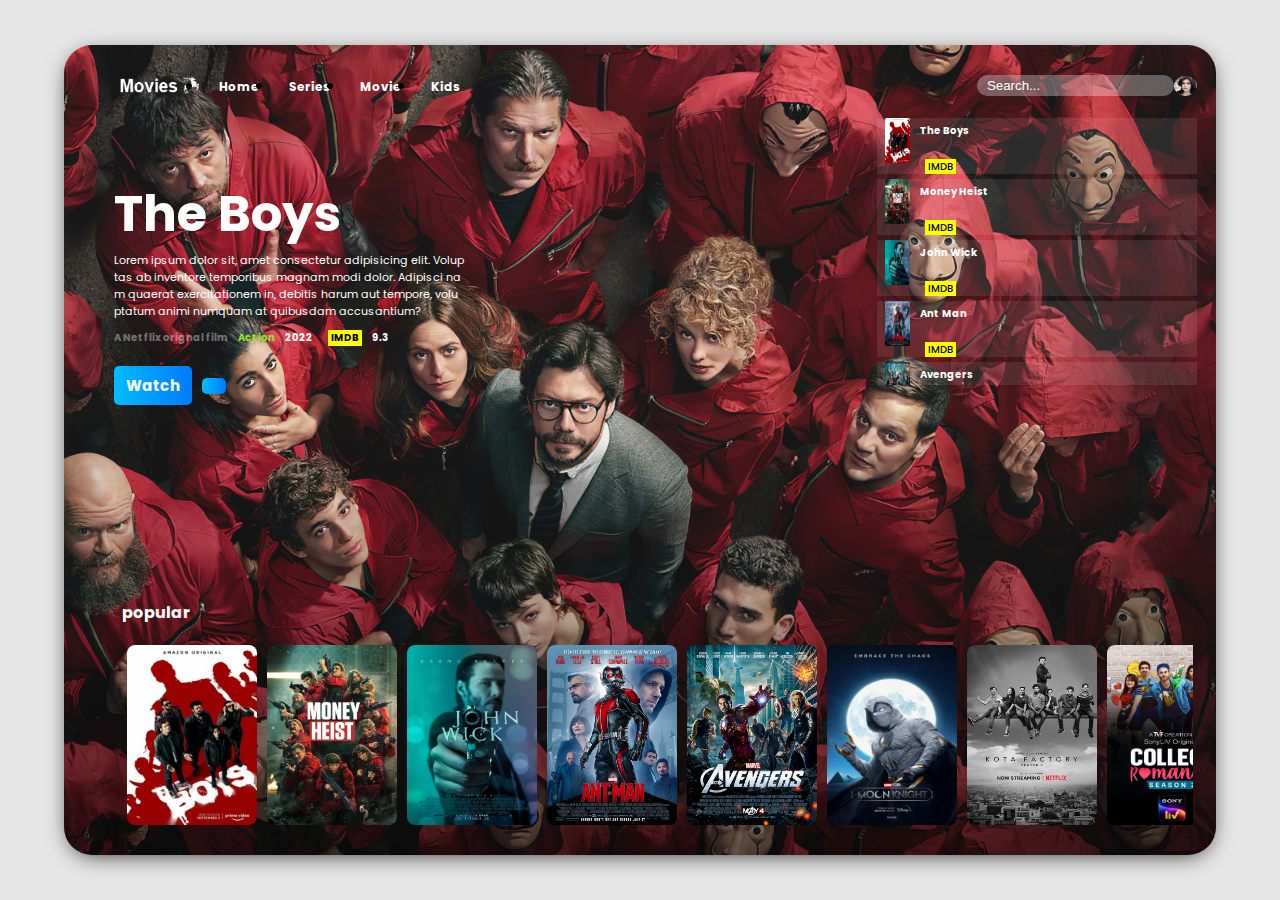
==== index.html @ bcc3b06a "first commit" ====
<!DOCTYPE html>
<html lang="en">
<head>
    <meta charset="UTF-8">
    <meta name="viewport" content="width=device-width, initial-scale=1.0">
    <title>Netflix</title>
    <link rel="stylesheet" href="https://cdnjs.cloudflare.com/ajax/libs/font-awesome/6.5.2/css/all.min.css" integrity="sha512-SnH5WK+bZxgPHs44uWIX+LLJAJ9/2PkPKZ5QiAj6Ta86w+fsb2TkcmfRyVX3pBnMFcV7oQPJkl9QevSCWr3W6A==" crossorigin="anonymous" referrerpolicy="no-referrer" />
    <link rel="preconnect" href="https://fonts.googleapis.com">
<link rel="preconnect" href="https://fonts.gstatic.com" crossorigin>
<link href="https://fonts.googleapis.com/css2?family=Poppins:ital,wght@0,100;0,200;0,300;0,400;0,500;0,600;0,700;0,800;0,900;1,100;1,200;1,300;1,400;1,500;1,600;1,700;1,800;1,900&display=swap" rel="stylesheet">
<link rel="stylesheet" href="./style.css">
<link rel="shortcut icon" href="./img/favicon.png" type="image/x-icon">
</head>
<body>
    <header>
        <video src="./video/theboys.webm" autoplay loop></video>
        <nav>
            <div class="logo_ul">
                <img src="./img/logo.png" alt="logo">
                <ul>
                    <li>
                        <a href="#">Home</a>
                    </li>
                    <li>
                        <a href="#">Series</a>
                    </li>
                    <li>
                        <a href="#">Movie</a>
                    </li>
                    <li>
                        <a href="#">Kids</a>
                    </li>
                </ul>
            </div>
            <div class="search_user">
                <input type="text" placeholder="Search..." id="search_input">
                <img src="./img/user.jpg" alt="profile">
                <div class="search">
                    <!-- <a href="#" class="card" >
                        <img src="./img/the boys.jpg" alt="theboys">
                        <div class="cont">
                            <h3>The Boys</h3>
                            <p>Action, 2023, <span>IMDB</span><i class="fa-solid fa-star"></i>9.6</p>
                        </div>
                    </a> -->
                   
                   
                </div>
            </div>
        </nav>
        <div class="content">
            <h1 id="title" >Money heist</h1>
            <p>Lorem ipsum dolor sit, amet consectetur adipisicing elit. Voluptas ab inventore temporibus magnam modi dolor. Adipisci nam quaerat exercitationem in, debitis harum aut 
                tempore, voluptatum animi numquam at quibusdam accusantium?</p>
                <div class="details">
                    <h6>A Netflix orignal film</h6>
                    <h5 id="gen">thriller</h5>
                    <h4 id="date">2021</h4>
                    <h3 id="rate"><span>IMDB</span><i class="fa-solid fa-star"></i>9.6</h3>
                </div>
                <div class="btns">
                    <a href="#" id="play">Watch<i class="fa-solid fa-play"></i></a>
                    <a href="#" id="donwload_main"><i class="fa-solid fa-cloud-arrow-down"></i></a>
                </div>
        </div>
        <section>
            <h4>popular</h4>
            <i class="fa-solid fa-chevron-left"></i>
            <i class="fa-solid fa-chevron-right"></i>
            <div class="cards">
                <!-- <a href="#" class="card">
                    <img class="poster" src="./img/the boys.jpg" alt="theboys">
                    <div class="rest-card">
                        <img src="./img/the boys1.jpg" alt="">
                        <div class="cont">
                            <h4>The boys</h4>
                            <div class="sub">
                                <p>Action , 2022</p>
                                <h3><span>IMDB</span><i class="fa-solid fa-star"></i>9.6</h3>
                            </div>
                        </div>
                    </div>
                </a> -->
                
                
            </div>
        </section>
    </header>

    <script src="./app.js"></script>
</body>
</html>
---- style.css ----
* {
    margin: 0px;
    padding: 0px;
    box-shadow: border-box;
}

body {
    width: 100%;
    height: 100vh;
    background-color: rgb(230, 230, 230);
    font-family: "Poppins", sans-serif;
    display: flex;
    align-items: center;
    justify-content: center;
}
header {
    position: relative;
    width: 90%;
    height: 90%;
    /* border: 2px solid #fff; */
    border-radius: 28px;
    overflow: hidden;
    box-shadow: 0px 5px 25px -8px #000000;
}
header::before {
    content: "";
    position: absolute;
    width: 100%;
    height: 100%;
    background: url("./img/money\ heist1.jpg") no-repeat center center/cover;
    
    opacity: .9;
    z-index: -1;
}

header::after {
    content: "";
    position: absolute;
    width: 100%;
    height: 100%;
    background: linear-gradient(180deg, transparent, #000);
    z-index: -1;
}
header video {
    position: absolute;
    width: 110%;
    height: 160%;
    top: -38%;
    /* left: -20%; */
    z-index: -1;
}

header nav {
    width: 94%;
    height: 10%;
    
    display: flex;
    align-items: center;
    justify-content: space-between;
    padding: 0px 50px;
}
header  nav .logo_ul{
    display: flex;
    align-items: center;
    justify-content: center;
}
header  nav .logo_ul img{
    width: 90px;
    text-decoration: none;
}
header  nav .logo_ul ul{
    display: flex;
    align-items: center;
    justify-content: center;
    text-decoration: none;
}
header  nav .logo_ul ul li{
    padding: 3px 15px;
    text-align: center;
    text-decoration: none;
}
header  nav .logo_ul ul li a {
    text-decoration: none;
    color: #fff;
    font-size: 12px;
    font-weight: bold;
    transition: 3s linear;

}
header  nav .logo_ul ul li a:hover {
    color: rgb(255, 255, 255 , 0.7)

}
header nav .search_user {
    position: relative;
    display: flex;
    align-items: center;
    justify-content: center; 
    
}
header nav .search_user input {
    padding: 3px 10px;
    border-radius: 20px;
    border: none;
    outline: none;
    background-color: rgb(255, 255, 255 , .3);
    /* margin-right: 10px; */
    /* z-index: 9999; */
}
header nav .search_user input::placeholder {
    color: #fff;
}
header nav .search_user img {
    width: 23px;
    height: 20px;
    border-radius:50% ;
}
header nav .search_user .search {
    position: absolute;
    width: 320px;
    height: 270px;
    /* border: 1px solid #fff; */
    right: 0;
    top: 40px;
    z-index: 99999;
    overflow-y: auto;
    /* background-color: rgb(255, 255, 255 , .3); */
}
header nav .search_user .search::-webkit-scrollbar {
    width: 5px;
    background-color: rgb(255, 255, 255, 0.3);
    border-radius: 5px;
    visibility: hidden;
}

header nav .search_user .search::-webkit-scrollbar-thumb {
    width: 5px;
    background-color: rgb(255, 255, 255, .3);
    border-radius: 5px;
    visibility: hidden;
}
header nav .search_user .search:hover::-webkit-scrollbar {
    
    visibility: visible;
}
header nav .search_user .search:hover::-webkit-scrollbar-thumb {
    
    visibility: visible;
}
header nav .search_user .search .card {
    position: relative;
    width: 100%;
    height: 50px;
    display: flex;
    margin-bottom: 5px;
    padding: 3px 0px;
    text-decoration: none;
    /* display: none; */
}
header nav .search_user .search .card::before {
    content: "";
    position: absolute;
    width: 100%;
    height: 100%;
    background: rgb(255, 255, 255, .1) ;
    -webkit-backdrop-filter: blur(5px);
    opacity: .9;
    z-index: -1;
}
header nav .search_user .search .card img {
    width: 25px;
    height: 90%;
    border-radius: 2px;
    margin-left: 8px;
}
header nav .search_user .search .card .cont {
    color: white;
    margin-left: 10px;
}
header nav .search_user .search .card .cont h3 {
   font-size: 10px;
   line-height: 25px;
   overflow: hidden;
   text-overflow: ellipsis;
   white-space: nowrap;
   width: 250px;
}
header nav .search_user .search .card .cont p {
    font-size: 10px;
    color: rgb(255, 255, 255, -0);
    /* background-color: aquamarine; */
}
header nav .search_user .search .card .cont span {
    background-color: yellow;
    color: black;
    padding: 0px 3px;
    margin: 0px 5px ;
    font-weight: 500;
}
header .content {
    position: relative;
    color: white;
    margin-top: 50px;
    padding-left: 50px;

}
header .content h1 {
    font-size: 50px;
}
header .content p {
    font-size: 11px;
    width: 350px;
    word-break: break-all;
}
header .content .details {
    display: flex;
    align-items: center;
    margin-top: 10px;
}
header .content .details h6 {
    font-size: 10px;
    margin-right: 10px;
    color: rgb(255, 255, 255, .4);
}
header .content .details h5 {
    color: rgb(142, 230, 48);
    font-size: 10px;
    margin-right: 10px;
}
header .content .details h4 {
    color: white;
    font-size: 10px;
    margin-right: 10px;
}
header .content .details h3 {
    color: white;
    display: flex;
    align-items: center;
    font-size: 10px;
}
header .content .details h3 span {
    padding: 0px 3px;
    background-color:yellow ;
    margin: 0px 5px 0px 5px;
    color: #000;
}
header .content .details h3 i{
    margin-right: 5px;
}
header .content .btns {
    margin-top: 20px;
    display: flex;
    align-items: center;
}
header .content .btns a {
    padding: 8px 12px;
    font-size: 15px;
    font-weight: 680;
    background: linear-gradient(90deg, #00bdff, #0079ff);
    border-radius: 5px;
    color: white;
    margin-right: 10px;
    text-decoration: none;
    animation: button 1s linear infinite ;
}

@keyframes button {
    0% {
        background: linear-gradient(0deg, #00bdff, #0079ff);
    }
    12% {
        background: linear-gradient(45deg, #00bdff, #0079ff);
    }
    24% {
        background: linear-gradient(95deg, #00bdff, #0079ff);
    }
    34% {
        background: linear-gradient(145deg, #00bdff, #0079ff);
    }
    42% {
        background: linear-gradient(195deg, #00bdff, #0079ff);   
    }
    60% {
        background: linear-gradient(245deg, #00bdff, #0079ff);   
    }
    72% {
        background: linear-gradient(295deg, #00bdff, #0079ff);   
    }
    100% {
        background: linear-gradient(360deg, #00bdff, #0079ff);   
    }
}

header section{
    position: absolute;
    width: 93%;
    height: auto;
    padding: 0px 58px;
    bottom: 20px;
    color: #fff;
}
header section .cards {
    position: relative;
    width: 100%;
    height: 200px;
/*    
    border: 1px solid #fff; */
    margin-top: 10px;
    
    display: flex;
    align-items: center;
    overflow-x: auto;
    scroll-behavior: smooth;
}
header section .cards::-webkit-scrollbar {
    display: none;
}
header section .cards .card{
    position: relative;
    min-width: 130px;
    height: 180px;
    margin: 10px 5px;
    /* border: 1px solid white; */
    border-radius: 8px;
    border-right: 10px;
    background-color: black;
    transition: .3s linear;
    
}
header section .cards .card .poster {
    width: 100%;
    height: 100%;
    border-radius: 8px;
    position: relative;
}
header section .cards .card:hover {
    min-width: 300px;
    overflow: hidden;
}
header section .cards .card .rest-card {
    position: absolute;
    width: 100%;
    height: 100%;
    border-radius: 8px;
    left: 0;
    top: 0;
    z-index: 999999;
    opacity: 0;
    transition: 1s linear;
}
header section .cards .card .rest-card img {
    position: relative;
    width: 100%;
    height: 100%;
    border-radius: 8px;
    z-index: -1;
}
header section .cards .card .rest-card::after {
    content: "";
    position: absolute;
    width: 100%;
    height: 100%;
    background: linear-gradient(180deg, transparent, #000);
    left: 0;
    bottom: 0;
    z-index: -1;
}
header section .cards .card .rest-card .cont {
    position: absolute;
    width: 100%;
    bottom: 10px;
    left: 0;
    color: #fff;
    padding: 0px 20px;

}
header section .cards .card .rest-card .cont .sub {
    display: flex;
    justify-content: space-between;
    align-items: center;
}
header section .cards .card .rest-card .cont .sub p {
    font-size: 12px;
    font-weight: 400;
    color: rgb(128, 128, 127);
}
header section .cards .card .rest-card .cont .sub h3 {
    color: white;
    font-size: 12px;
    display: flex;
    align-items: center;
}
header section .cards .card .rest-card .cont .sub h3 span {
    background-color: yellow;
    color: black;
    padding: 0px 3px;
    margin: 0px 5px ;
    font-weight: 500;
}
header section .cards .card .rest-card .cont .sub h3 span i {
    margin-right: 30px;
}
header section .cards .card:hover .rest-card {
    opacity: 1;
}
header section .fa-chevron-left ,
 .fa-chevron-right {
    position: absolute;
    top: 50%;
    left: 2%;
    width: 25px;
    height: 25px;
    background-color: rgb(255, 255, 255, .3);
    color: #fff;
    display: flex;
    align-items: center;
    justify-content: center;
    border-radius: 50%;
    font-size: 12px;
    cursor: pointer;
    transition: 1s all;
    z-index: 9999999;
    opacity: 0;
}
header section .fa-chevron-right {
    left: unset;
    right: 3%;
}
header section:hover .fa-chevron-right {
    opacity: 1;
}
header section:hover .fa-chevron-left {
    opacity: 1;
}
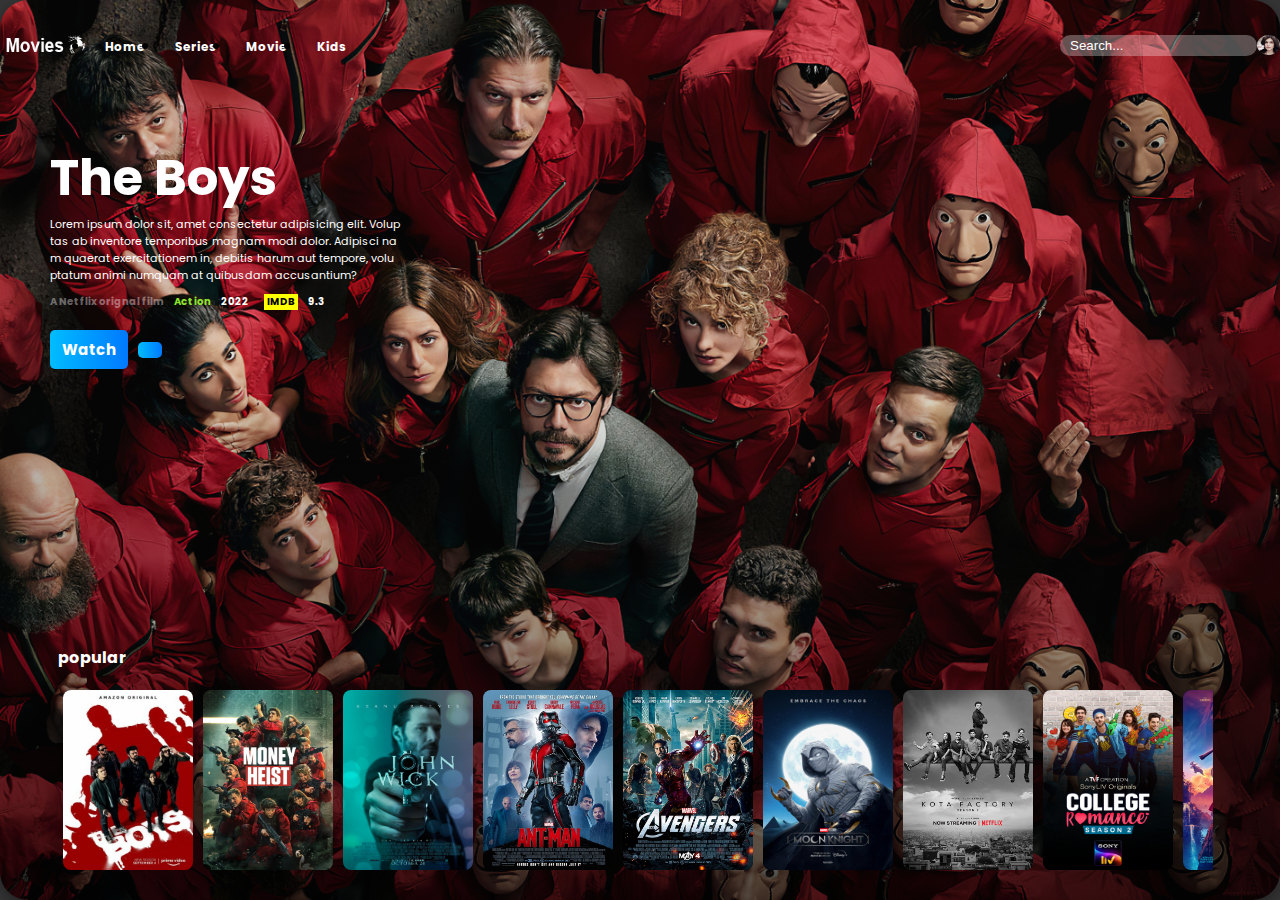
==== commit e1d7c018: "added" ====
--- a/index.html
+++ b/index.html
@@ -19,13 +19,13 @@
                 <img src="./img/logo.png" alt="logo">
                 <ul>
                     <li>
-                        <a href="#">Home</a>
+                        <a href="/">Home</a>
                     </li>
                     <li>
-                        <a href="#">Series</a>
+                        <a href="#" id="series">Series</a>
                     </li>
                     <li>
-                        <a href="#">Movie</a>
+                        <a href="#" id="movies">Movie</a>
                     </li>
                     <li>
                         <a href="#">Kids</a>
--- a/style.css
+++ b/style.css
@@ -7,7 +7,7 @@
 body {
     width: 100%;
     height: 100vh;
-    background-color: rgb(230, 230, 230);
+    background-color: rgb(54, 54, 54);
     font-family: "Poppins", sans-serif;
     display: flex;
     align-items: center;
@@ -15,8 +15,8 @@
 }
 header {
     position: relative;
-    width: 90%;
-    height: 90%;
+    width: 100%;
+    height: 100%;
     /* border: 2px solid #fff; */
     border-radius: 28px;
     overflow: hidden;
@@ -51,13 +51,13 @@
 }
 
 header nav {
-    width: 94%;
+    width: 100%;
     height: 10%;
     
     display: flex;
     align-items: center;
     justify-content: space-between;
-    padding: 0px 50px;
+    /* padding: 0px 50px; */
 }
 header  nav .logo_ul{
     display: flex;
@@ -155,7 +155,7 @@
     margin-bottom: 5px;
     padding: 3px 0px;
     text-decoration: none;
-    /* display: none; */
+    display: none;
 }
 header nav .search_user .search .card::before {
     content: "";
@@ -301,7 +301,7 @@
 }
 header section .cards {
     position: relative;
-    width: 100%;
+    width: 97%;
     height: 200px;
 /*    
     border: 1px solid #fff; */
@@ -433,3 +433,53 @@
     opacity: 1;
 }
 
+@media screen and (max-width:1250px) {
+    header video {
+        position: absolute;
+        width: 200%;
+        height: 180%;
+    }
+}
+@media screen and (max-width:671px) {
+    header {
+        
+        width: 100%;
+        height: 100%;
+       
+    }
+    header nav {
+        height: 15%;
+        /* padding: 0px px; */
+
+    } 
+    header .content {
+        padding-left: 10px;
+    
+    }
+    header section{
+        left: -42px;
+        bottom: 100px;
+        padding-left: 0px 10px;
+        
+    }
+    header  nav .logo_ul ul{
+        position: absolute;
+        top: 0px;
+        left: 10px;
+    }
+    header  nav .logo_ul li {
+        padding: 3px 5px;
+    }
+    header  nav .logo_ul li a {
+        font-size: 10px;
+    }
+}
+
+@media screen and (max-width:780px){
+    header video {
+        position: absolute;
+        width: 420%;
+        height: 180%;
+        left: -50%;
+    }
+}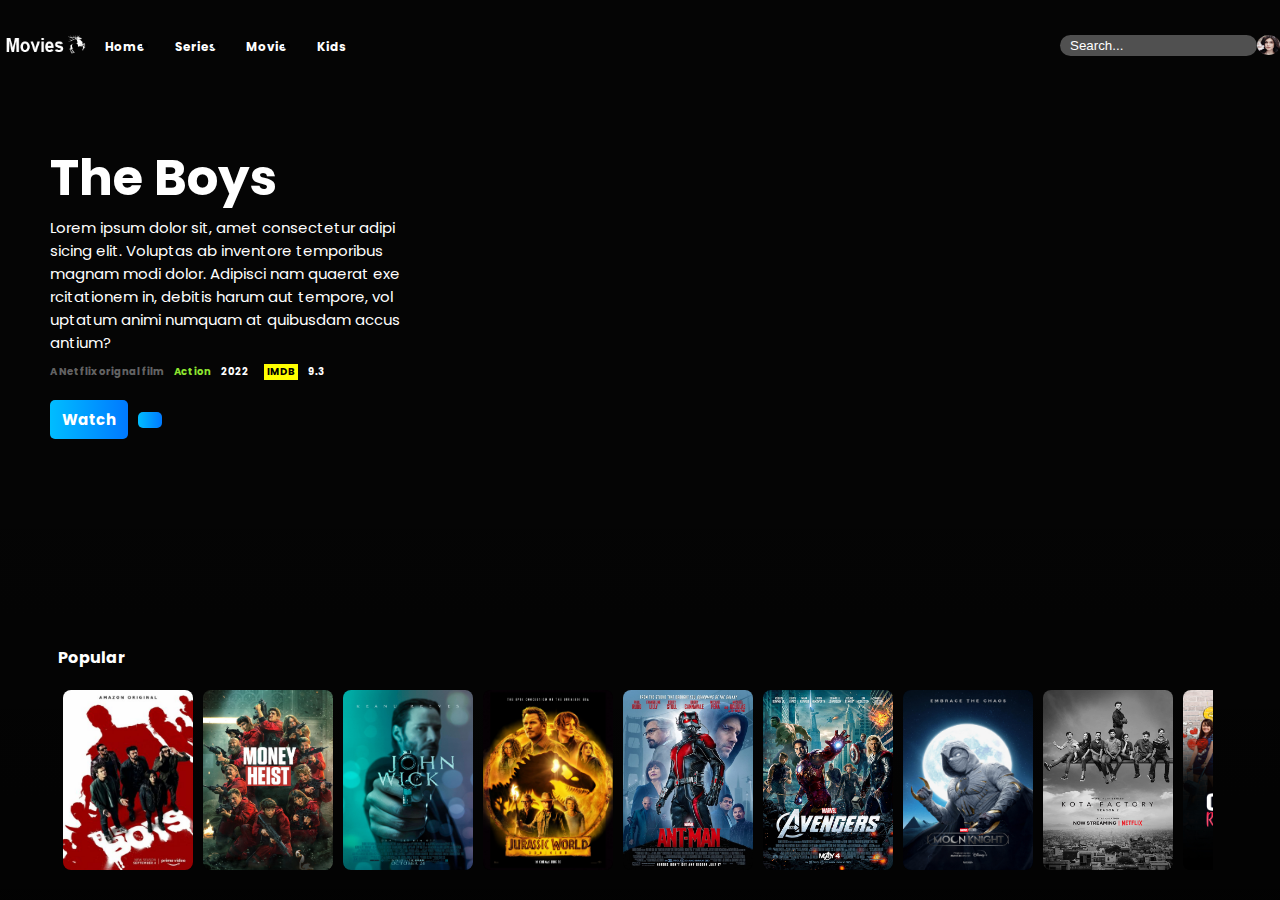
==== commit 8e253276: "added" ====
--- a/index.html
+++ b/index.html
@@ -49,14 +49,14 @@
             </div>
         </nav>
         <div class="content">
-            <h1 id="title" >Money heist</h1>
+            <h1 id="title" >The Boys</h1>
             <p>Lorem ipsum dolor sit, amet consectetur adipisicing elit. Voluptas ab inventore temporibus magnam modi dolor. Adipisci nam quaerat exercitationem in, debitis harum aut 
                 tempore, voluptatum animi numquam at quibusdam accusantium?</p>
                 <div class="details">
                     <h6>A Netflix orignal film</h6>
-                    <h5 id="gen">thriller</h5>
-                    <h4 id="date">2021</h4>
-                    <h3 id="rate"><span>IMDB</span><i class="fa-solid fa-star"></i>9.6</h3>
+                    <h5 id="gen">Action</h5>
+                    <h4 id="date">2022</h4>
+                    <h3 id="rate"><span>IMDB</span><i class="fa-solid fa-star"></i>9.3</h3>
                 </div>
                 <div class="btns">
                     <a href="#" id="play">Watch<i class="fa-solid fa-play"></i></a>
@@ -64,7 +64,7 @@
                 </div>
         </div>
         <section>
-            <h4>popular</h4>
+            <h4>Popular</h4>
             <i class="fa-solid fa-chevron-left"></i>
             <i class="fa-solid fa-chevron-right"></i>
             <div class="cards">
--- a/style.css
+++ b/style.css
@@ -18,17 +18,17 @@
     width: 100%;
     height: 100%;
     /* border: 2px solid #fff; */
-    border-radius: 28px;
+    /* border-radius: 28px; */
     overflow: hidden;
-    box-shadow: 0px 5px 25px -8px #000000;
+    /* box-shadow: 0px 5px 25px -8px #000000; */
 }
 header::before {
     content: "";
     position: absolute;
     width: 100%;
     height: 100%;
-    background: url("./img/money\ heist1.jpg") no-repeat center center/cover;
-    
+    /* background: url("./img/money\ heist1.jpg") no-repeat center center/cover; */
+    background-color: #000;
     opacity: .9;
     z-index: -1;
 }
@@ -57,7 +57,8 @@
     display: flex;
     align-items: center;
     justify-content: space-between;
-    /* padding: 0px 50px; */
+   /* margin-right: 30px; */
+   
 }
 header  nav .logo_ul{
     display: flex;
@@ -208,7 +209,7 @@
     font-size: 50px;
 }
 header .content p {
-    font-size: 11px;
+    font-size: 15px;
     width: 350px;
     word-break: break-all;
 }
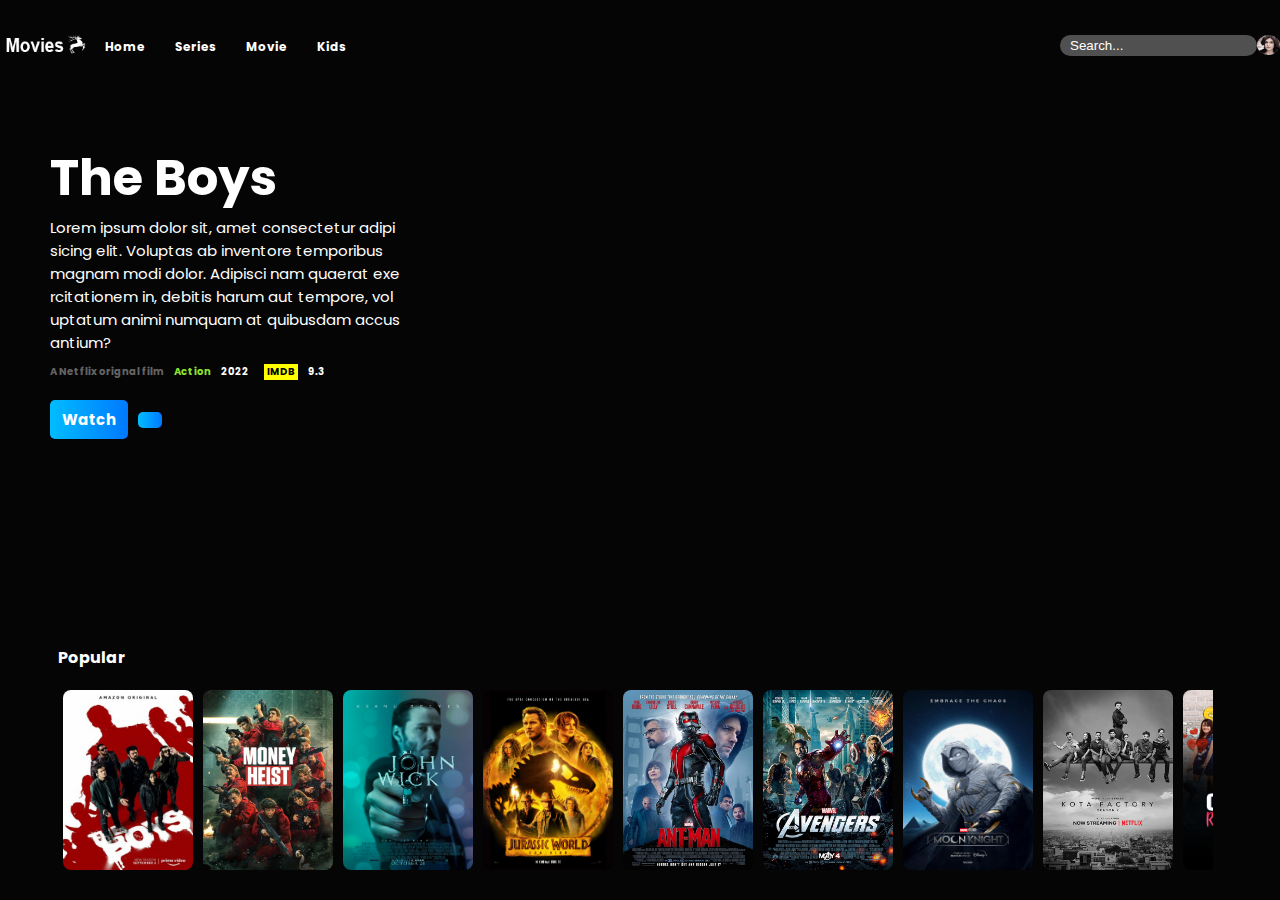
==== commit a9e39de1: "added" ====
--- a/index.html
+++ b/index.html
@@ -3,7 +3,7 @@
 <head>
     <meta charset="UTF-8">
     <meta name="viewport" content="width=device-width, initial-scale=1.0">
-    <title>Netflix</title>
+    <title>Flickstream</title>
     <link rel="stylesheet" href="https://cdnjs.cloudflare.com/ajax/libs/font-awesome/6.5.2/css/all.min.css" integrity="sha512-SnH5WK+bZxgPHs44uWIX+LLJAJ9/2PkPKZ5QiAj6Ta86w+fsb2TkcmfRyVX3pBnMFcV7oQPJkl9QevSCWr3W6A==" crossorigin="anonymous" referrerpolicy="no-referrer" />
     <link rel="preconnect" href="https://fonts.googleapis.com">
 <link rel="preconnect" href="https://fonts.gstatic.com" crossorigin>
@@ -82,11 +82,14 @@
                     </div>
                 </a> -->
                 
-                
+              
             </div>
         </section>
+
+
+       
     </header>
-
+    
     <script src="./app.js"></script>
 </body>
 </html>--- a/style.css
+++ b/style.css
@@ -12,6 +12,7 @@
     display: flex;
     align-items: center;
     justify-content: center;
+    overflow: scroll;
 }
 header {
     position: relative;
@@ -33,14 +34,14 @@
     z-index: -1;
 }
 
-header::after {
+/* header::after {
     content: "";
     position: absolute;
     width: 100%;
     height: 100%;
     background: linear-gradient(180deg, transparent, #000);
     z-index: -1;
-}
+} */
 header video {
     position: absolute;
     width: 110%;
@@ -79,6 +80,7 @@
     padding: 3px 15px;
     text-align: center;
     text-decoration: none;
+    list-style: none;
 }
 header  nav .logo_ul ul li a {
     text-decoration: none;
@@ -297,6 +299,7 @@
     width: 93%;
     height: auto;
     padding: 0px 58px;
+    /* top: 100px; */
     bottom: 20px;
     color: #fff;
 }
@@ -335,7 +338,7 @@
     position: relative;
 }
 header section .cards .card:hover {
-    min-width: 300px;
+    min-width: 320px;
     overflow: hidden;
 }
 header section .cards .card .rest-card {
@@ -483,4 +486,6 @@
         height: 180%;
         left: -50%;
     }
-}+}
+
+
